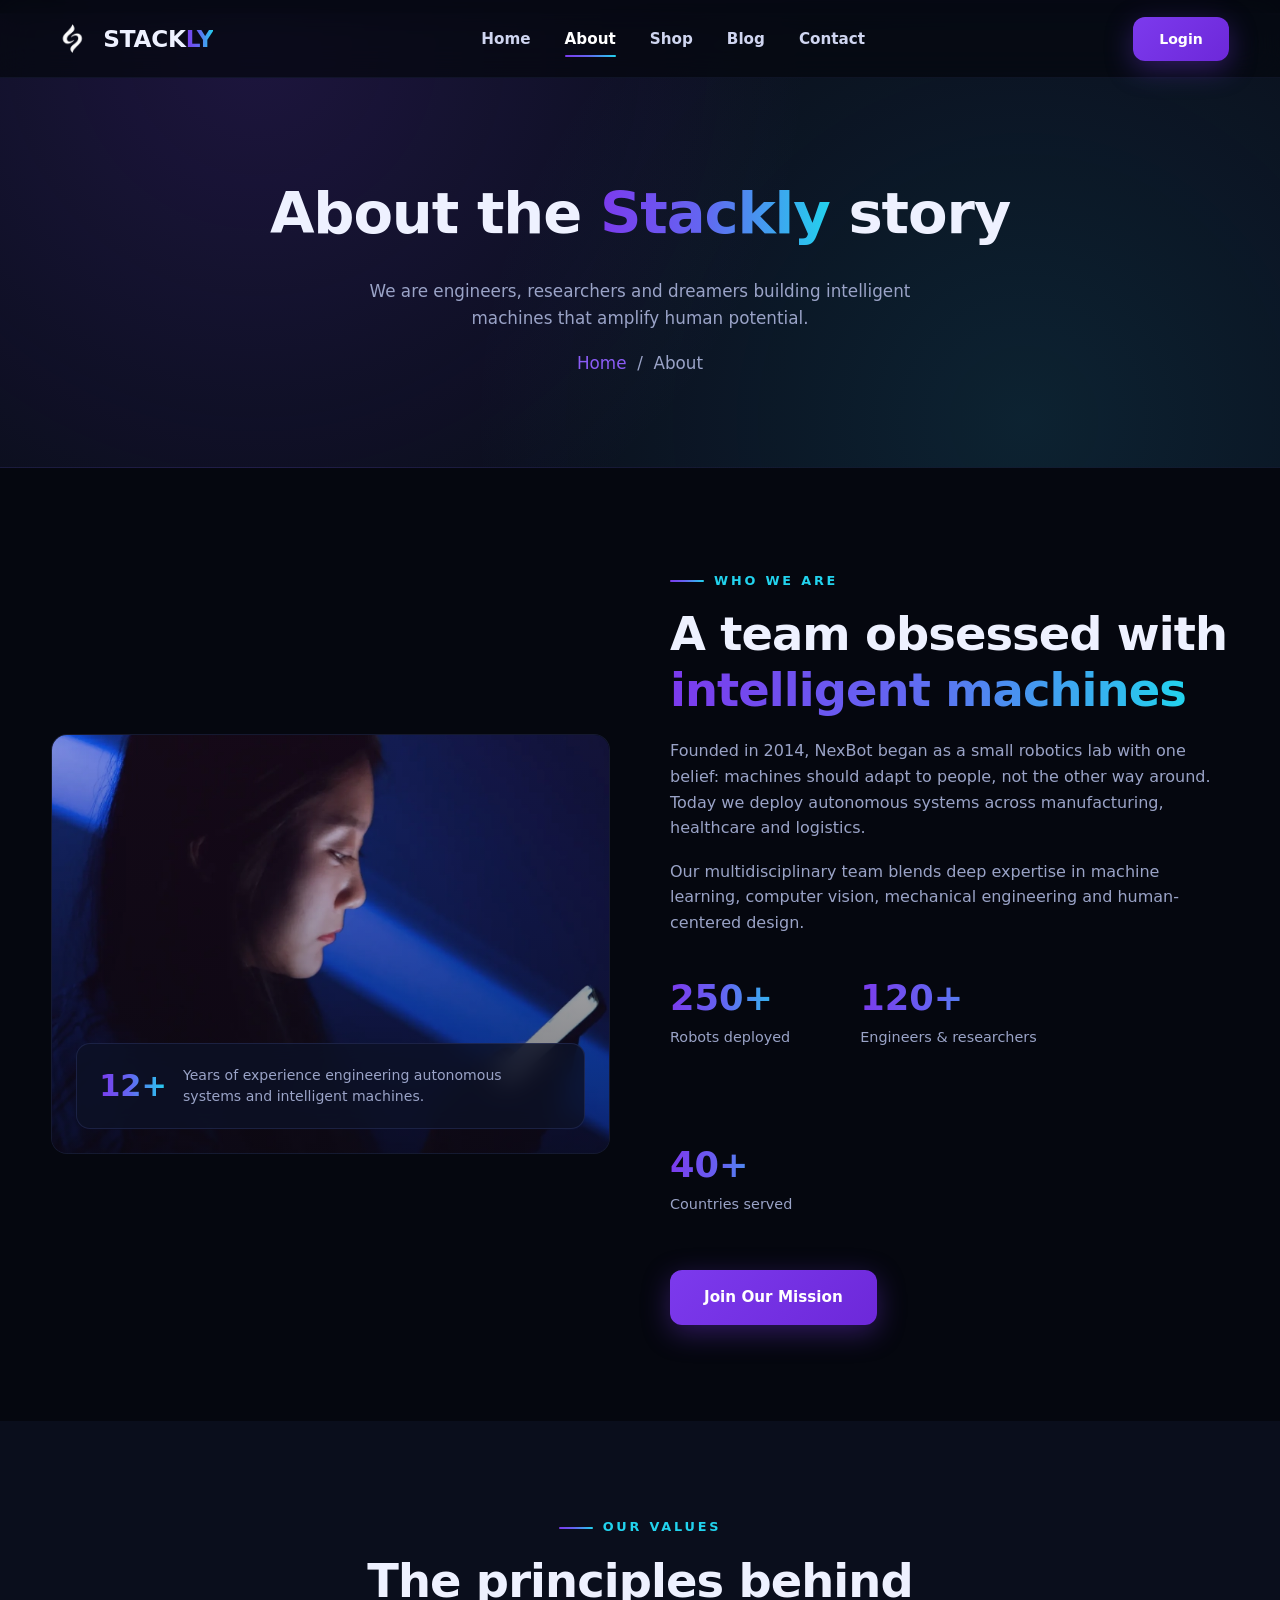
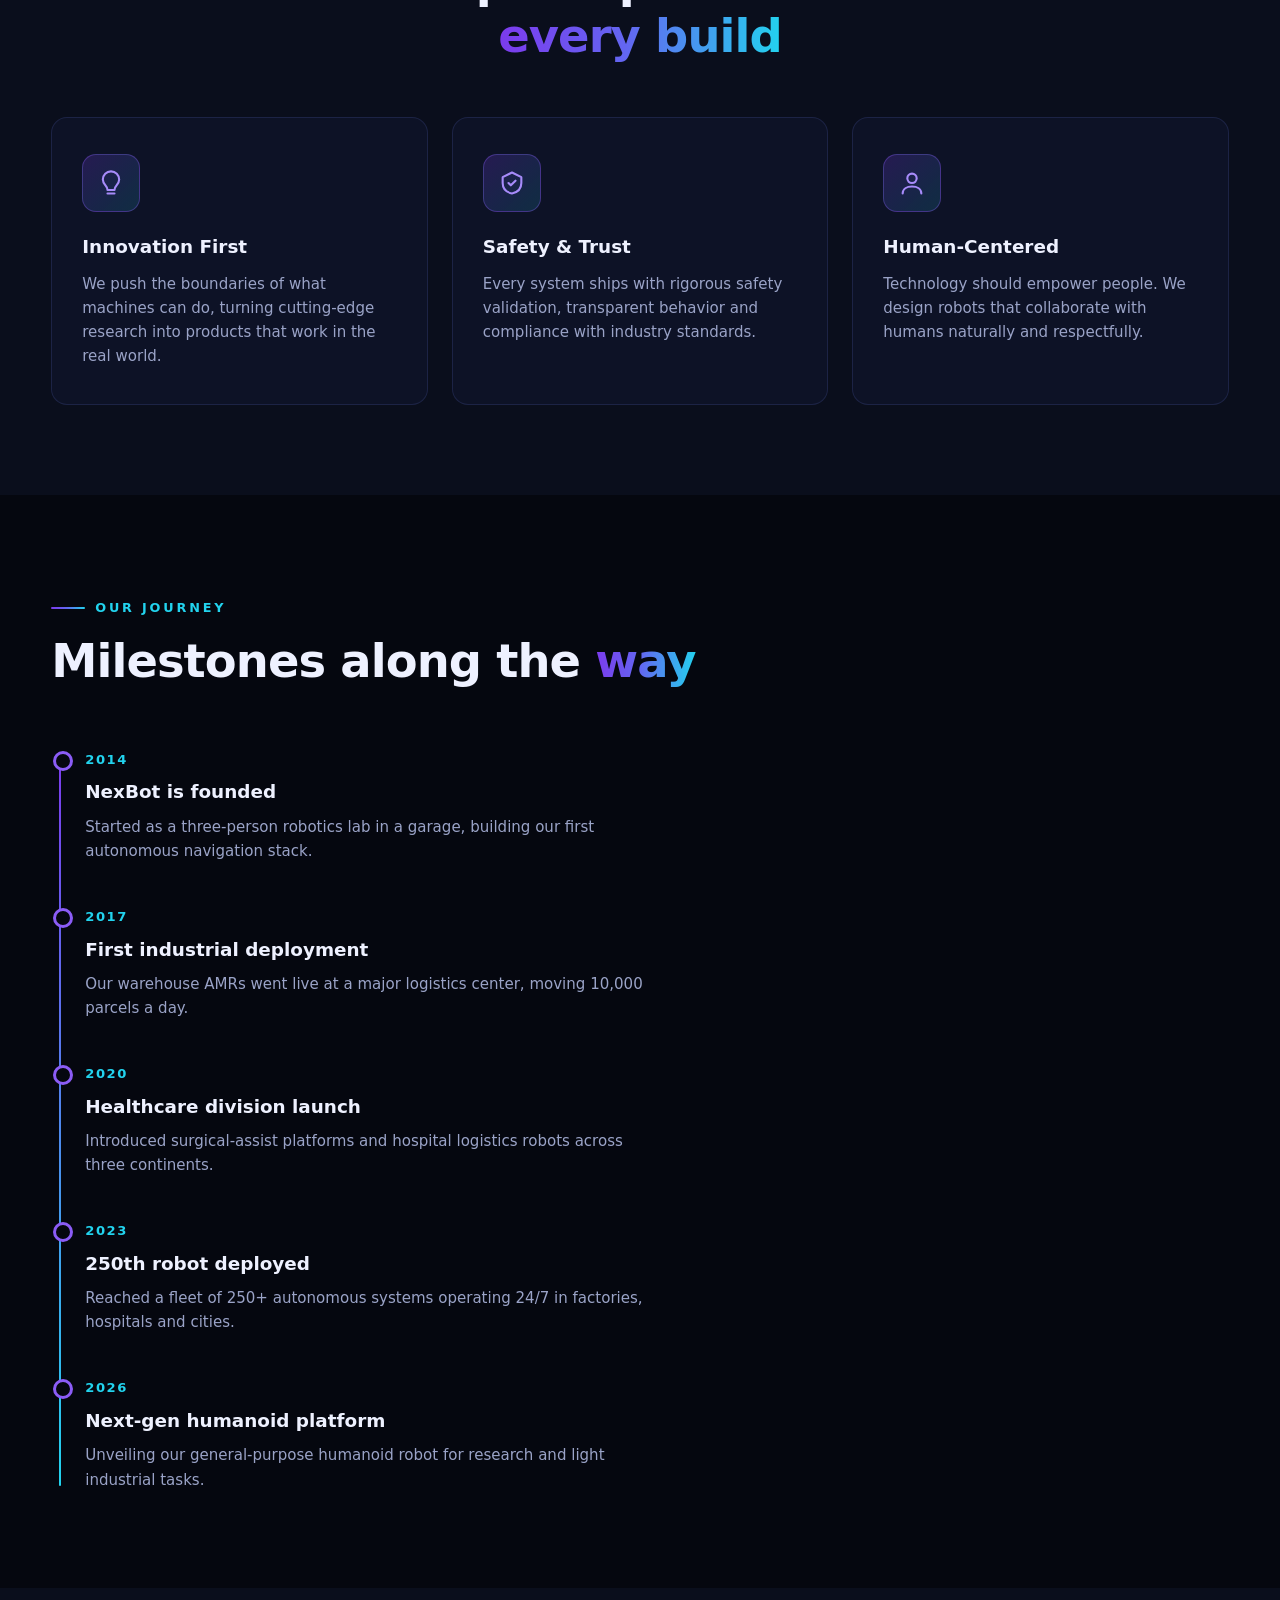
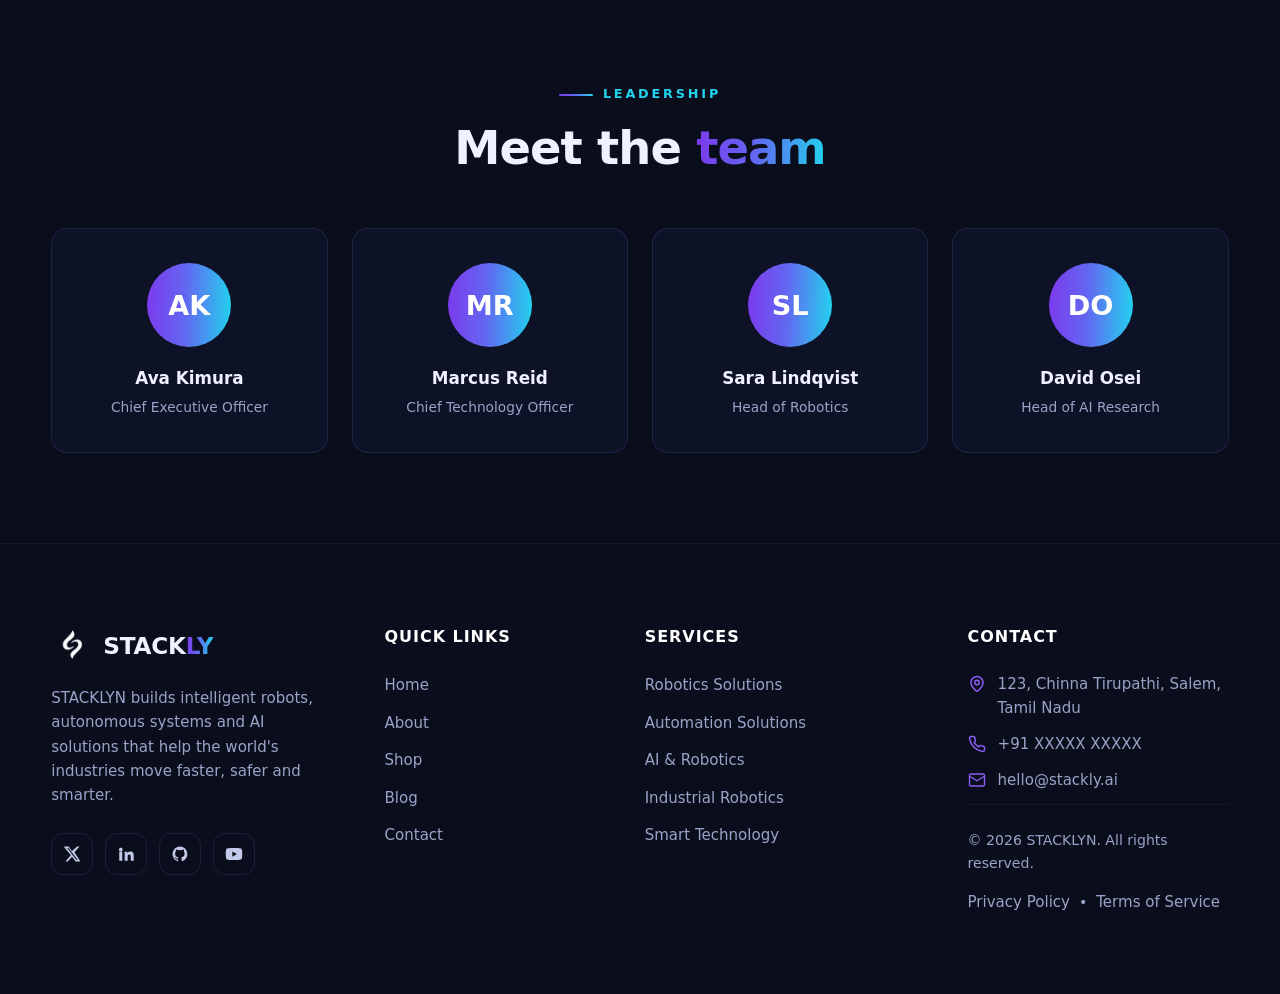
==== about.html @ 8c370402 "Add files via upload" ====
<!DOCTYPE html>
<html lang="en">
<head>
<meta charset="UTF-8">
<meta name="viewport" content="width=device-width, initial-scale=1.0">
<title>About — NexBot</title>
<meta name="description" content="About — NexBot AI &amp; Robotics Technology.">
<link rel="stylesheet" href="style.css">
</head>
<body>
<header class="site-header">
  <div class="container header-inner">
    <a href="index.html" class="logo" aria-label="STACKLYN home">
      <img src="logoo%20-%20Copy.webp" alt="">
      <span class="logo-text">STACK<span>LY</span></span>
    </a>
    <nav class="main-nav" aria-label="Primary">
      <a href="index.html">Home</a>
      <a href="about.html" class="active">About</a>
      <a href="shop.html">Shop</a>
      <a href="blog.html">Blog</a>
      <a href="contact.html">Contact</a>
    </nav>
    <div class="header-actions">
      <a href="log.html" class="btn btn-primary btn-sm">Login</a>
      <button class="menu-toggle" id="menuToggle" aria-label="Toggle menu" aria-expanded="false">
        <svg class="icon-open" viewBox="0 0 24 24" fill="none" stroke-width="2.4" stroke-linecap="round"><path d="M4 7h16M4 12h16M4 17h16"/></svg>
        <svg class="icon-close" viewBox="0 0 24 24" fill="none" stroke-width="2.4" stroke-linecap="round"><path d="M6 6l12 12M18 6L6 18"/></svg>
      </button>
    </div>
  </div>
</header>
<nav class="mobile-nav" id="mobileNav" aria-label="Mobile">
  <a href="index.html">Home</a>
      <a href="about.html" class="active">About</a>
      <a href="shop.html">Shop</a>
      <a href="blog.html">Blog</a>
      <a href="contact.html">Contact</a>
  <a href="log.html" class="btn btn-primary">Login</a>
</nav>
<section class="page-hero">
  <div class="container reveal visible">
    <h1>About the <span class="grad-text">Stackly</span> story</h1>
    <p>We are engineers, researchers and dreamers building intelligent machines that amplify human potential.</p>
    <p class="breadcrumb"><a href="index.html">Home</a> &nbsp;/&nbsp; About</p>
  </div>
</section>
<section>
  <div class="container about-wrap">
    <div class="about-media reveal">
      <img src="img16.webp" alt="Engineers collaborating at a computer" loading="lazy">
      <div class="badge-float">
        <span class="num">12+</span>
        <p>Years of experience engineering autonomous systems and intelligent machines.</p>
      </div>
    </div>
    <div class="about-copy reveal d1">
      <span class="eyebrow">Who We Are</span>
      <h2 class="section-title">A team obsessed with <span class="grad-text">intelligent machines</span></h2>
      <p>Founded in 2014, NexBot began as a small robotics lab with one belief: machines should adapt to people, not the other way around. Today we deploy autonomous systems across manufacturing, healthcare and logistics.</p>
      <p>Our multidisciplinary team blends deep expertise in machine learning, computer vision, mechanical engineering and human-centered design.</p>
      <div class="hero-stats" style="margin-top:34px">
        <div class="stat"><h3>250+</h3><p>Robots deployed</p></div>
        <div class="stat"><h3>120+</h3><p>Engineers &amp; researchers</p></div>
        <div class="stat"><h3>40+</h3><p>Countries served</p></div>
      </div>
      <a href="404.html" class="btn btn-primary" style="margin-top:36px">Join Our Mission</a>
    </div>
  </div>
</section>

<section class="choose" style="padding:90px 0">
  <div class="container">
    <div class="reveal" style="text-align:center;max-width:680px;margin:0 auto">
      <span class="eyebrow" style="justify-content:center">Our Values</span>
      <h2 class="section-title">The principles behind <span class="grad-text">every build</span></h2>
    </div>
    <div class="values-grid">
      <div class="value-card reveal">
        <div class="feature-icon"><svg viewBox="0 0 24 24" fill="none" stroke-width="1.8" stroke-linecap="round" stroke-linejoin="round"><path d="M12 2a7 7 0 0 1 7 7c0 2.4-1.2 4.2-2.6 5.6-.9.9-1.4 2-1.4 3.4H9c0-1.4-.5-2.5-1.4-3.4C6.2 13.2 5 11.4 5 9a7 7 0 0 1 7-7Z"/><path d="M9 21h6"/></svg></div>
        <h3>Innovation First</h3>
        <p>We push the boundaries of what machines can do, turning cutting-edge research into products that work in the real world.</p>
      </div>
      <div class="value-card reveal d1">
        <div class="feature-icon"><svg viewBox="0 0 24 24" fill="none" stroke-width="1.8" stroke-linecap="round" stroke-linejoin="round"><path d="M12 3l8 4v5c0 5-3.5 8-8 9-4.5-1-8-4-8-9V7l8-4Z"/><path d="m9 12 2 2 4-4"/></svg></div>
        <h3>Safety &amp; Trust</h3>
        <p>Every system ships with rigorous safety validation, transparent behavior and compliance with industry standards.</p>
      </div>
      <div class="value-card reveal d2">
        <div class="feature-icon"><svg viewBox="0 0 24 24" fill="none" stroke-width="1.8" stroke-linecap="round" stroke-linejoin="round"><circle cx="12" cy="8" r="4"/><path d="M4 21c0-4 3.6-6 8-6s8 2 8 6"/></svg></div>
        <h3>Human-Centered</h3>
        <p>Technology should empower people. We design robots that collaborate with humans naturally and respectfully.</p>
      </div>
    </div>
  </div>
</section>

<section>
  <div class="container">
    <div class="reveal">
      <span class="eyebrow">Our Journey</span>
      <h2 class="section-title">Milestones along the <span class="grad-text">way</span></h2>
    </div>
    <div class="timeline reveal d1">
      <div class="timeline-item"><span class="year">2014</span><h3>NexBot is founded</h3><p>Started as a three-person robotics lab in a garage, building our first autonomous navigation stack.</p></div>
      <div class="timeline-item"><span class="year">2017</span><h3>First industrial deployment</h3><p>Our warehouse AMRs went live at a major logistics center, moving 10,000 parcels a day.</p></div>
      <div class="timeline-item"><span class="year">2020</span><h3>Healthcare division launch</h3><p>Introduced surgical-assist platforms and hospital logistics robots across three continents.</p></div>
      <div class="timeline-item"><span class="year">2023</span><h3>250th robot deployed</h3><p>Reached a fleet of 250+ autonomous systems operating 24/7 in factories, hospitals and cities.</p></div>
      <div class="timeline-item"><span class="year">2026</span><h3>Next-gen humanoid platform</h3><p>Unveiling our general-purpose humanoid robot for research and light industrial tasks.</p></div>
    </div>
  </div>
</section>

<section class="blog" style="padding:90px 0">
  <div class="container">
    <div class="reveal" style="text-align:center;max-width:680px;margin:0 auto">
      <span class="eyebrow" style="justify-content:center">Leadership</span>
      <h2 class="section-title">Meet the <span class="grad-text">team</span></h2>
    </div>
    <div class="team-grid">
      <div class="team-card reveal"><span class="avatar">AK</span><h3>Ava Kimura</h3><p>Chief Executive Officer</p></div>
      <div class="team-card reveal d1"><span class="avatar">MR</span><h3>Marcus Reid</h3><p>Chief Technology Officer</p></div>
      <div class="team-card reveal d2"><span class="avatar">SL</span><h3>Sara Lindqvist</h3><p>Head of Robotics</p></div>
      <div class="team-card reveal d3"><span class="avatar">DO</span><h3>David Osei</h3><p>Head of AI Research</p></div>
    </div>
  </div>
</section>


<footer class="site-footer">
  <div class="container">
    <div class="footer-grid">
      <div class="footer-brand">
        <a href="index.html" class="logo" aria-label="STACKLYN home">
          <img src="logoo%20-%20Copy.webp" alt="">
          <span class="logo-text">STACK<span>LY</span></span>
        </a>
        <p>STACKLYN builds intelligent robots, autonomous systems and AI solutions that help the world's industries move faster, safer and smarter.</p>
        <div class="footer-social">
          <a href="404.html" aria-label="X / Twitter"><svg viewBox="0 0 24 24"><path d="M18.9 2H22l-6.8 7.8L23.2 22h-6.3l-4.9-6.4L6.4 22H3.2l7.3-8.3L1 2h6.5l4.4 5.9L18.9 2Zm-1.1 18h1.7L7.4 3.9H5.6L17.8 20Z"/></svg></a>
          <a href="404.html" aria-label="LinkedIn"><svg viewBox="0 0 24 24"><path d="M4.98 3.5A2.5 2.5 0 1 1 5 8.5a2.5 2.5 0 0 1 0-5ZM3 9h4v12H3V9Zm7 0h3.8v1.7h.1c.5-1 1.8-2 3.7-2 4 0 4.7 2.6 4.7 6V21h-4v-5.5c0-1.3 0-3-1.9-3s-2.2 1.4-2.2 2.9V21h-4V9Z"/></svg></a>
          <a href="404.html" aria-label="GitHub"><svg viewBox="0 0 24 24"><path d="M12 2A10 10 0 0 0 8.8 21.5c.5.1.7-.2.7-.5v-1.7c-2.8.6-3.4-1.3-3.4-1.3-.5-1.2-1.1-1.5-1.1-1.5-.9-.6.1-.6.1-.6 1 .1 1.5 1 1.5 1 .9 1.5 2.3 1.1 2.9.8.1-.6.3-1.1.6-1.3-2.2-.3-4.6-1.1-4.6-5 0-1.1.4-2 1-2.7-.1-.2-.4-1.2.1-2.6 0 0 .8-.3 2.7 1a9.4 9.4 0 0 1 5 0c1.9-1.3 2.7-1 2.7-1 .5 1.4.2 2.4.1 2.6.6.7 1 1.6 1 2.7 0 3.9-2.4 4.7-4.6 5 .4.3.7.9.7 1.9V21c0 .3.2.6.7.5A10 10 0 0 0 12 2Z"/></svg></a>
          <a href="404.html" aria-label="YouTube"><svg viewBox="0 0 24 24"><path d="M23 12s0-3.9-.5-5.6c-.3-1-1-1.7-2-2C18.8 4 12 4 12 4s-6.8 0-8.5.4c-1 .3-1.7 1-2 2C1 8.1 1 12 1 12s0 3.9.5 5.6c.3 1 1 1.7 2 2 1.7.4 8.5.4 8.5.4s6.8 0 8.5-.4c1-.3 1.7-1 2-2 .5-1.7.5-5.6.5-5.6ZM9.8 15.5v-7l6 3.5-6 3.5Z"/></svg></a>
        </div>
      </div>
      <div class="footer-col">
        <h4>Quick Links</h4>
        <ul>
          <li><a href="index.html">Home</a></li>
          <li><a href="about.html">About</a></li>
          <li><a href="shop.html">Shop</a></li>
          <li><a href="blog.html">Blog</a></li>
          <li><a href="contact.html">Contact</a></li>
        </ul>
      </div>
      <div class="footer-col">
        <h4>Services</h4>
        <ul>
          <li><a href="404.html">Robotics Solutions</a></li>
          <li><a href="404.html">Automation Solutions</a></li>
          <li><a href="404.html">AI &amp; Robotics</a></li>
          <li><a href="404.html">Industrial Robotics</a></li>
          <li><a href="404.html">Smart Technology</a></li>
        </ul>
      </div>
      <div class="footer-col">
        <h4>Contact</h4>
        <ul class="footer-contact">
          <li><svg viewBox="0 0 24 24" fill="none" stroke-width="2" stroke-linecap="round" stroke-linejoin="round"><path d="M20 10c0 6-8 12-8 12S4 16 4 10a8 8 0 1 1 16 0Z"/><circle cx="12" cy="10" r="3"/></svg>123, Chinna Tirupathi, Salem, Tamil Nadu</li>
          <li><svg viewBox="0 0 24 24" fill="none" stroke-width="2" stroke-linecap="round" stroke-linejoin="round"><path d="M22 16.9v3a2 2 0 0 1-2.2 2 19.8 19.8 0 0 1-8.6-3.1 19.5 19.5 0 0 1-6-6A19.8 19.8 0 0 1 2.1 4.2 2 2 0 0 1 4.1 2h3a2 2 0 0 1 2 1.7c.1 1 .4 2 .7 2.8a2 2 0 0 1-.4 2.1L8.1 9.9a16 16 0 0 0 6 6l1.3-1.3a2 2 0 0 1 2.1-.4c.9.3 1.9.5 2.8.7a2 2 0 0 1 1.7 2Z"/></svg>+91 XXXXX XXXXX</li>
       
<li class="email-contact">
  <svg viewBox="0 0 24 24"
       fill="none"
       stroke="currentColor"
       stroke-width="1.8"
       stroke-linecap="round"
       stroke-linejoin="round"
       width="20"
       height="20"
       aria-hidden="true">
    <rect x="2" y="4" width="20" height="16" rx="2"></rect>
    <path d="m22 7-10 6L2 7"></path>
  </svg>

  <a href="mailto:hello@stackly.ai">
    hello@stackly.ai
  </a>
</li>

    <div class="footer-bottom">
      <span>&copy; 2026 STACKLYN. All rights reserved.</span>
      <span><a href="404.html">Privacy Policy</a> &nbsp;&bull;&nbsp; <a href="404.html">Terms of Service</a></span>
    </div>
  </div>
</footer>
<button class="to-top" id="toTop" aria-label="Back to top">
  <svg viewBox="0 0 24 24" fill="none" stroke-linecap="round" stroke-linejoin="round"><path d="M12 19V5M5 12l7-7 7 7"/></svg>
</button>

<script>
const menuToggle = document.getElementById('menuToggle');
const mobileNav  = document.getElementById('mobileNav');
menuToggle.addEventListener('click', () => {
  const open = mobileNav.classList.toggle('open');
  menuToggle.classList.toggle('open', open);
  menuToggle.setAttribute('aria-expanded', open);
  document.body.style.overflow = open ? 'hidden' : '';
});
mobileNav.querySelectorAll('a').forEach(a => a.addEventListener('click', () => {
  mobileNav.classList.remove('open');
  menuToggle.classList.remove('open');
  menuToggle.setAttribute('aria-expanded', 'false');
  document.body.style.overflow = '';
}));
const observer = new IntersectionObserver(entries => {
  entries.forEach(e => { if (e.isIntersecting) { e.target.classList.add('visible'); observer.unobserve(e.target); } });
}, { threshold: 0.12 });
document.querySelectorAll('.reveal').forEach(el => observer.observe(el));
const toTop = document.getElementById('toTop');
window.addEventListener('scroll', () => { toTop.classList.toggle('show', window.scrollY > 500); }, { passive: true });
toTop.addEventListener('click', () => window.scrollTo({ top: 0, behavior: 'smooth' }));
</script>
</body>
</html>
---- style.css ----
/* ============ DESIGN TOKENS ============ */
:root{
  --bg:#05070f;
  --bg-2:#0a0e1c;
  --surface:#0d1226;
  --surface-2:#101736;
  --border:rgba(120,140,255,.14);
  --text:#eef1ff;
  --muted:#9aa3c7;
  --purple:#7c3aed;
  --purple-2:#8b5cf6;
  --cyan:#22d3ee;
  --grad:linear-gradient(92deg,#7c3aed 0%,#6366f1 45%,#22d3ee 100%);
  --radius:16px;
  --header-h:78px;
  --font:'Segoe UI',system-ui,-apple-system,Roboto,'Helvetica Neue',Arial,sans-serif;
}
*{margin:0;padding:0;box-sizing:border-box}
html{scroll-behavior:smooth}
body{
  font-family:var(--font);
  background:var(--bg);
  color:var(--text);
  line-height:1.6;
  overflow-x:hidden;
}
img{max-width:100%;display:block}
a{text-decoration:none;color:inherit}
ul{list-style:none}
.container{width:min(1200px,92%);margin:0 auto}
section{padding:96px 0;position:relative}
.grad-text{background:var(--grad);-webkit-background-clip:text;background-clip:text;color:transparent}
.eyebrow{
  display:inline-flex;align-items:center;gap:10px;
  font-size:.8rem;letter-spacing:.22em;text-transform:uppercase;
  color:var(--cyan);font-weight:600;margin-bottom:16px;
}
.eyebrow::before{content:"";width:34px;height:2px;background:var(--grad);border-radius:2px}
h2.section-title{font-size:clamp(1.9rem,4vw,2.9rem);font-weight:800;line-height:1.2;letter-spacing:-.02em}
.section-lead{color:var(--muted);max-width:640px;margin-top:14px}

/* ============ BUTTONS ============ */
.btn{
  display:inline-flex;align-items:center;justify-content:center;gap:10px;
  padding:15px 34px;border-radius:12px;font-weight:700;font-size:.95rem;
  cursor:pointer;border:none;transition:transform .3s ease,box-shadow .3s ease,background .3s ease;
  white-space:nowrap;
}
.btn-primary{background:linear-gradient(135deg,#7c3aed,#6d28d9);color:#fff;box-shadow:0 8px 28px rgba(124,58,237,.35)}
.btn-primary:hover{transform:translateY(-3px);box-shadow:0 14px 38px rgba(124,58,237,.5)}
.btn-ghost{background:transparent;color:var(--text);border:1px solid rgba(139,92,246,.5)}
.btn-ghost:hover{background:rgba(139,92,246,.12);transform:translateY(-3px)}
.btn-sm{padding:11px 26px;font-size:.88rem}

/* ============ HEADER ============ */
.site-header{
  position:fixed;top:0;left:0;right:0;z-index:1000;height:var(--header-h);
  background:rgba(5,7,15,.72);backdrop-filter:blur(16px);-webkit-backdrop-filter:blur(16px);
  border-bottom:1px solid rgba(120,140,255,.08);
}
.header-inner{height:var(--header-h);display:flex;align-items:center;justify-content:space-between;gap:24px}
.logo{display:flex;align-items:center;gap:10px;flex-shrink:0}
.logo img{width:42px;height:42px;object-fit:contain;flex:0 0 auto}
.logo-text{font-size:1.45rem;font-weight:800;letter-spacing:-.01em}
.logo-text span{background:var(--grad);-webkit-background-clip:text;background-clip:text;color:transparent}
.main-nav{display:flex;align-items:center;gap:34px}
.main-nav a{position:relative;font-weight:600;font-size:.95rem;color:#cfd5f0;transition:color .25s;padding:6px 0}
.main-nav a::after{content:"";position:absolute;left:0;bottom:0;width:0;height:2px;background:var(--grad);border-radius:2px;transition:width .3s ease}
.main-nav a:hover,.main-nav a.active{color:#fff}
.main-nav a:hover::after,.main-nav a.active::after{width:100%}
.header-actions{display:flex;align-items:center;gap:14px}
.menu-toggle{
  display:none;background:none;border:none;cursor:pointer;width:44px;height:44px;
  align-items:center;justify-content:center;border-radius:10px;
  border:1px solid var(--border);
}
.menu-toggle svg{width:24px;height:24px;stroke:var(--text)}
.menu-toggle .icon-close{display:none}
.menu-toggle.open .icon-open{display:none}
.menu-toggle.open .icon-close{display:block}

/* ============ MOBILE NAV ============ */
.mobile-nav{
  position:fixed;top:var(--header-h);left:0;right:0;z-index:999;
  background:rgba(7,10,22,.98);backdrop-filter:blur(20px);
  border-bottom:1px solid var(--border);
  padding:20px 5% 32px;transform:translateY(-115%);
  transition:transform .45s cubic-bezier(.22,1,.36,1);
}
.mobile-nav.open{transform:translateY(0)}
.mobile-nav a{
  display:block;padding:15px 6px;font-size:1.05rem;font-weight:600;color:#cfd5f0;
  border-bottom:1px solid rgba(120,140,255,.08);transition:color .25s,padding-left .25s;
}
.mobile-nav a:hover{color:#fff;padding-left:14px}
.mobile-nav .btn{margin-top:22px;width:100%}

/* ============ HERO ============ */
.hero{
  min-height:100vh;display:flex;align-items:center;
  padding:calc(var(--header-h) + 60px) 0 100px;
  background:linear-gradient(90deg,rgba(5,7,15,.96) 0%,rgba(5,7,15,.82) 42%,rgba(5,7,15,.25) 100%);
}
.hero h1{font-size:clamp(2.6rem,6.2vw,4.6rem);font-weight:800;line-height:1.12;letter-spacing:-.03em;max-width:15ch}
.hero p{color:#c3c9e8;max-width:520px;margin:26px 0 38px;font-size:1.08rem}
.hero-cta{display:flex;gap:16px;flex-wrap:wrap}
.hero-stats{display:flex;gap:clamp(28px,6vw,70px);margin-top:64px;flex-wrap:wrap}
.hero-stats .stat h3{font-size:clamp(1.6rem,3vw,2.2rem);font-weight:800;background:var(--grad);-webkit-background-clip:text;background-clip:text;color:transparent}
.hero-stats .stat p{color:var(--muted);font-size:.9rem}

/* ============ TRUSTED BY ============ */
.trusted{padding:54px 0;border-top:1px solid rgba(120,140,255,.07);border-bottom:1px solid rgba(120,140,255,.07);background:var(--bg-2)}
.trusted-row{display:flex;align-items:center;justify-content:space-between;gap:28px;flex-wrap:wrap}
.trusted-label{font-weight:700;color:#c8cdea;font-size:.95rem;letter-spacing:.04em}
.trusted-logos{display:flex;gap:clamp(22px,4vw,54px);flex-wrap:wrap;align-items:center}
.trusted-logos span{font-size:1.15rem;font-weight:700;color:#5b6390;display:flex;align-items:center;gap:8px;transition:color .3s}
.trusted-logos span:hover{color:#aab3e6}
.trusted-logos i{width:14px;height:14px;border-radius:4px;background:var(--grad);display:inline-block;opacity:.75}

/* ============ ABOUT ============ */
.about-wrap{display:grid;grid-template-columns:1fr 1fr;gap:60px;align-items:center}
.about-media{
  border-radius:var(--radius);overflow:hidden;position:relative;min-height:420px;
  background:linear-gradient(rgba(5,7,15,.35),rgba(5,7,15,.75));
  border:1px solid var(--border);
}
.about-media>img{position:absolute;inset:0;width:100%;height:100%;object-fit:cover}
.about-media::after{content:"";position:absolute;inset:0;background:linear-gradient(rgba(5,7,15,.12),rgba(5,7,15,.58));pointer-events:none}
.about-media .badge-float{
  position:absolute;z-index:1;bottom:24px;left:24px;right:24px;
  background:rgba(13,18,38,.82);backdrop-filter:blur(12px);
  border:1px solid var(--border);border-radius:14px;padding:18px 22px;
  display:flex;gap:16px;align-items:center;
}
.badge-float .num{font-size:1.9rem;font-weight:800;background:var(--grad);-webkit-background-clip:text;background-clip:text;color:transparent}
.badge-float p{color:var(--muted);font-size:.88rem;line-height:1.45}
.about-copy h2{margin-bottom:20px}
.about-copy p{color:var(--muted);margin-bottom:18px}
.about-list{display:grid;gap:14px;margin:26px 0 34px}
.about-list li{display:flex;gap:12px;align-items:flex-start;color:#cfd5f0;font-weight:500}
.about-list li svg{flex-shrink:0;width:22px;height:22px;margin-top:2px}

/* ============ WHY CHOOSE ============ */
.choose{background:var(--bg-2);overflow:hidden}
.choose-wrap{display:grid;grid-template-columns:1.1fr .9fr;gap:70px;align-items:center}
.feature{display:flex;gap:22px;margin-top:34px}
.feature-icon{
  flex-shrink:0;width:58px;height:58px;border-radius:14px;
  background:linear-gradient(135deg,rgba(124,58,237,.22),rgba(34,211,238,.14));
  border:1px solid rgba(139,92,246,.35);
  display:flex;align-items:center;justify-content:center;
}
.feature-icon svg{width:28px;height:28px;stroke:#a78bfa}
.feature h3{font-size:1.15rem;font-weight:700;margin-bottom:6px}
.feature p{color:var(--muted);font-size:.95rem}
.choose-media{position:relative}
.choose-media img{border-radius:var(--radius);border:1px solid var(--border);width:100%;object-fit:cover;max-height:560px}
.choose-media::before{
  content:"";position:absolute;inset:-40px -40px auto auto;width:220px;height:220px;
  background:radial-gradient(circle,rgba(34,211,238,.25),transparent 70%);z-index:-1;
}

/* ============ SERVICES ============ */
.services-head{text-align:center;max-width:760px;margin:0 auto 60px}
.services-head .section-lead{margin-left:auto;margin-right:auto}
.service-row{
  display:grid;grid-template-columns:64px 1fr auto;gap:28px;align-items:center;
  padding:32px 28px;border:1px solid var(--border);border-radius:var(--radius);
  background:var(--surface);margin-bottom:20px;transition:transform .35s ease,border-color .35s ease,box-shadow .35s ease;
}
.service-row:hover{transform:translateY(-5px);border-color:rgba(139,92,246,.45);box-shadow:0 18px 44px rgba(0,0,0,.45)}
.service-icon{width:56px;height:56px;border-radius:14px;background:linear-gradient(135deg,rgba(124,58,237,.25),rgba(34,211,238,.12));border:1px solid rgba(139,92,246,.35);display:flex;align-items:center;justify-content:center}
.service-icon svg{width:28px;height:28px;stroke:#a78bfa}
.service-row h3{font-size:1.2rem;font-weight:700;margin-bottom:6px}
.service-row p{color:var(--muted);font-size:.94rem;max-width:560px}

/* ============ CASE STUDIES ============ */
.case{background:var(--bg-2)}
.case-head{display:flex;justify-content:space-between;align-items:flex-end;gap:40px;margin-bottom:54px;flex-wrap:wrap}
.case-grid{display:grid;grid-template-columns:repeat(3,1fr);gap:26px}
.case-card{
  position:relative;border-radius:var(--radius);overflow:hidden;height:400px;cursor:pointer;
  border:1px solid var(--border);
}
.case-card-no-image{background:linear-gradient(145deg,#151934,#211844 58%,#0d2331)}
.case-card-no-image:nth-child(2){background:linear-gradient(145deg,#10232e,#202044 58%,#25183d)}
.case-card img{width:100%;height:100%;object-fit:cover;transition:transform .7s cubic-bezier(.22,1,.36,1)}
.case-card:hover img{transform:scale(1.07)}
.case-card::after{content:"";position:absolute;inset:0;background:linear-gradient(180deg,transparent 35%,rgba(5,7,15,.92) 100%)}
.case-label{
  position:absolute;left:22px;bottom:22px;z-index:2;
  background:rgba(13,18,38,.85);backdrop-filter:blur(10px);
  border:1px solid var(--border);border-radius:12px;padding:14px 24px;
  font-weight:700;font-size:1.05rem;transition:background .3s;
}
.case-card:hover .case-label{background:rgba(124,58,237,.85)}

/* ============ TESTIMONIALS ============ */
.testi-grid{display:grid;grid-template-columns:1fr 1fr;gap:28px;margin-top:56px}
.testi-card{
  background:var(--surface);border:1px solid var(--border);border-radius:var(--radius);
  padding:40px 38px;position:relative;transition:transform .35s ease,border-color .35s;
}
.testi-card:hover{transform:translateY(-5px);border-color:rgba(139,92,246,.4)}
.testi-card .quote-mark{position:absolute;right:30px;bottom:24px;font-size:4.5rem;font-weight:800;line-height:1;background:var(--grad);-webkit-background-clip:text;background-clip:text;color:transparent;opacity:.85}
.stars{display:flex;gap:5px;margin-bottom:20px}
.stars svg{width:19px;height:19px;fill:#fbbf24}
.testi-card>p{color:#c3c9e8;font-size:1rem;margin-bottom:28px;max-width:92%}
.testi-author{display:flex;align-items:center;gap:15px}
.avatar{width:54px;height:54px;border-radius:50%;background:var(--grad);display:flex;align-items:center;justify-content:center;font-weight:800;font-size:1.15rem;color:#fff;flex-shrink:0}
.testi-author h4{font-size:1rem;font-weight:700}
.testi-author p{color:var(--muted);font-size:.85rem}

/* ============ BLOG ============ */
.blog{background:var(--bg-2)}
.blog-head{text-align:center;margin-bottom:56px}
.blog-grid{display:grid;grid-template-columns:repeat(3,1fr);gap:26px}
.blog-card{
  background:var(--surface);border:1px solid var(--border);border-radius:var(--radius);
  padding:34px 30px;transition:transform .35s ease,border-color .35s ease,box-shadow .35s ease;
  display:flex;flex-direction:column;
}
.blog-card:hover{transform:translateY(-6px);border-color:rgba(139,92,246,.45);box-shadow:0 20px 48px rgba(0,0,0,.45)}
.tag{display:inline-block;background:linear-gradient(135deg,rgba(34,211,238,.18),rgba(34,211,238,.08));border:1px solid rgba(34,211,238,.35);color:var(--cyan);font-size:.75rem;font-weight:700;letter-spacing:.08em;text-transform:uppercase;padding:5px 14px;border-radius:8px;width:fit-content;margin-bottom:18px}
.blog-meta{color:var(--muted);font-size:.85rem;margin-bottom:14px}
.blog-card h3{font-size:1.2rem;font-weight:700;line-height:1.4;margin-bottom:12px}
.blog-card>p{color:var(--muted);font-size:.93rem;margin-bottom:26px;flex:1}

/* ============ FAQ ============ */
.faq-wrap{display:grid;grid-template-columns:1fr 1fr;gap:64px;align-items:start}
.faq-media{position:sticky;top:calc(var(--header-h) + 30px)}
.faq-media img{border-radius:var(--radius);border:1px solid var(--border);width:100%;object-fit:cover;max-height:520px}
.faq-item{border-bottom:1px solid var(--border)}
.faq-q{
  width:100%;background:none;border:none;color:var(--text);cursor:pointer;
  display:flex;justify-content:space-between;align-items:center;gap:18px;
  padding:24px 4px;font-size:1.05rem;font-weight:700;text-align:left;font-family:var(--font);
  transition:color .25s;
}
.faq-q:hover{color:var(--purple-2)}
.faq-q .faq-icon{flex-shrink:0;width:30px;height:30px;border-radius:50%;border:1px solid rgba(139,92,246,.5);display:flex;align-items:center;justify-content:center;position:relative;transition:transform .4s ease,background .3s}
.faq-q .faq-icon::before,.faq-q .faq-icon::after{content:"";position:absolute;background:var(--text);border-radius:2px}
.faq-q .faq-icon::before{width:12px;height:2px}
.faq-q .faq-icon::after{width:2px;height:12px;transition:opacity .3s}
.faq-item.open .faq-icon{transform:rotate(180deg);background:rgba(139,92,246,.2)}
.faq-item.open .faq-icon::after{opacity:0}
.faq-item.open .faq-q{color:var(--cyan)}
.faq-a{max-height:0;overflow:hidden;transition:max-height .45s cubic-bezier(.22,1,.36,1)}
.faq-a p{color:var(--muted);padding:0 4px 26px;font-size:.96rem}

/* ============ CTA ============ */
.cta-band{
  background:linear-gradient(120deg,rgba(124,58,237,.16),rgba(34,211,238,.08)),var(--surface);
  border:1px solid var(--border);border-radius:24px;
  padding:clamp(44px,7vw,80px);text-align:center;
}
.cta-band h2{font-size:clamp(1.8rem,3.6vw,2.7rem);font-weight:800;margin-bottom:16px}
.cta-band p{color:var(--muted);max-width:560px;margin:0 auto 34px}

/* ============ FOOTER ============ */
.site-footer{background:var(--bg-2);border-top:1px solid rgba(120,140,255,.08);padding:80px 0 0;margin-top:0}
.footer-grid{display:grid;grid-template-columns:1.35fr 1fr 1.3fr 1.25fr;gap:clamp(24px,4vw,56px);padding-bottom:56px}
.footer-brand p{color:var(--muted);font-size:.94rem;margin:20px 0 26px;max-width:340px}
.footer-social{display:flex;gap:12px}
.footer-social a{
  width:42px;height:42px;border-radius:12px;border:1px solid var(--border);
  display:flex;align-items:center;justify-content:center;transition:background .3s,transform .3s,border-color .3s;
}
.footer-social a:hover{background:rgba(139,92,246,.15);border-color:rgba(139,92,246,.5);transform:translateY(-3px)}
.footer-social svg{width:18px;height:18px;fill:#c3c9e8}
.footer-col h4{font-size:1rem;font-weight:700;letter-spacing:.06em;text-transform:uppercase;margin-bottom:22px;color:#fff}
.footer-col ul{display:grid;gap:12px}
.footer-col ul a{color:var(--muted);font-size:.94rem;transition:color .25s,padding-left .25s}
.footer-col ul a:hover{color:var(--cyan);padding-left:6px}
.footer-contact li{display:flex;gap:12px;color:var(--muted);font-size:.94rem;align-items:flex-start;min-width:0;overflow-wrap:anywhere}
.footer-contact svg{flex-shrink:0;width:18px;height:18px;stroke:#8b5cf6;margin-top:3px}
.footer-bottom{border-top:1px solid rgba(120,140,255,.08);padding:24px 0;display:flex;justify-content:space-between;gap:16px;flex-wrap:wrap;color:var(--muted);font-size:.88rem}
.footer-bottom a{color:#c3c9e8}
.footer-bottom a:hover{color:var(--cyan)}

/* ============ BACK TO TOP ============ */
.to-top{
  position:fixed;right:26px;bottom:26px;z-index:900;width:50px;height:50px;border-radius:50%;
  background:linear-gradient(135deg,#22d3ee,#0ea5e9);border:none;cursor:pointer;
  display:flex;align-items:center;justify-content:center;box-shadow:0 8px 24px rgba(34,211,238,.35);
  opacity:0;pointer-events:none;transform:translateY(16px);transition:opacity .35s,transform .35s;
}
.to-top.show{opacity:1;pointer-events:auto;transform:translateY(0)}
.to-top svg{width:22px;height:22px;stroke:#04121a;stroke-width:3}

/* ============ SCROLL REVEAL ============ */
.reveal{opacity:0;transform:translateY(36px);transition:opacity .8s cubic-bezier(.22,1,.36,1),transform .8s cubic-bezier(.22,1,.36,1)}
.reveal.visible{opacity:1;transform:translateY(0)}
.reveal.d1{transition-delay:.12s}.reveal.d2{transition-delay:.24s}.reveal.d3{transition-delay:.36s}

/* ============ RESPONSIVE ============ */
@media(max-width:1024px){
  .about-wrap,.choose-wrap,.faq-wrap{grid-template-columns:1fr;gap:44px}
  .faq-media{position:static;order:-1}
  .faq-media img{max-height:380px}
  .case-grid,.blog-grid{grid-template-columns:1fr 1fr}
  .footer-grid{grid-template-columns:1fr 1fr}
}
@media(max-width:860px){
  .main-nav{display:none}
  .menu-toggle{display:flex}
  section{padding:72px 0}
  .hero{padding-top:calc(var(--header-h) + 44px)}
  .testi-grid{grid-template-columns:1fr}
  .service-row{grid-template-columns:56px 1fr;gap:18px}
  .service-row .btn{grid-column:1/-1;justify-self:start}
  .case-head{flex-direction:column;align-items:flex-start;gap:14px}
}
@media(max-width:640px){
  :root{--header-h:68px}
  .case-grid,.blog-grid{grid-template-columns:1fr}
  .case-card{height:320px}
  .footer-grid{grid-template-columns:1fr;gap:40px}
  .footer-bottom{justify-content:center;text-align:center}
  .btn{padding:14px 28px}
  .header-actions .btn{padding:10px 20px;font-size:.85rem}
  .trusted-row{flex-direction:column;align-items:flex-start}
  .hero-stats{gap:24px}
  .about-media{min-height:340px}
}
@media(max-width:400px){
  .logo-text{font-size:1.2rem}
  .logo img{width:34px;height:34px}
  .header-actions .btn{display:none} /* login lives inside mobile menu too */
}

/* ============ SUBPAGE SHARED ============ */
.page-hero{
  padding:calc(var(--header-h) + 90px) 0 90px;text-align:center;
  background:
    radial-gradient(circle at 20% 10%,rgba(124,58,237,.16),transparent 50%),
    radial-gradient(circle at 80% 90%,rgba(34,211,238,.10),transparent 50%),
    var(--bg-2);
  border-bottom:1px solid rgba(120,140,255,.07);
}
.page-hero h1{font-size:clamp(2.3rem,5vw,3.6rem);font-weight:800;letter-spacing:-.02em}
.page-hero p{color:var(--muted);max-width:600px;margin:18px auto 0;font-size:1.05rem}
.breadcrumb{margin-top:22px;font-size:.88rem;color:var(--muted)}
.breadcrumb a{color:#8b5cf6}
.breadcrumb a:hover{color:#22d3ee}

/* Team */
.team-grid{display:grid;grid-template-columns:repeat(4,1fr);gap:24px;margin-top:52px}
.team-card{background:var(--surface);border:1px solid var(--border);border-radius:var(--radius);padding:34px 24px;text-align:center;transition:transform .35s ease,border-color .35s}
.team-card:hover{transform:translateY(-6px);border-color:rgba(139,92,246,.45)}
.team-card .avatar{width:84px;height:84px;font-size:1.7rem;margin:0 auto 18px}
.team-card h3{font-size:1.05rem;font-weight:700}
.team-card p{color:var(--muted);font-size:.86rem;margin-top:4px}

/* Values */
.values-grid{display:grid;grid-template-columns:repeat(3,1fr);gap:24px;margin-top:52px}
.value-card{background:var(--surface);border:1px solid var(--border);border-radius:var(--radius);padding:36px 30px;transition:transform .35s ease,border-color .35s}
.value-card:hover{transform:translateY(-6px);border-color:rgba(139,92,246,.45)}
.value-card .feature-icon{margin-bottom:20px}
.value-card h3{font-size:1.15rem;margin-bottom:10px}
.value-card p{color:var(--muted);font-size:.94rem}

/* Timeline */
.timeline{position:relative;margin-top:56px;padding-left:34px;max-width:720px}
.timeline::before{content:"";position:absolute;left:8px;top:6px;bottom:6px;width:2px;background:linear-gradient(#7c3aed,#22d3ee);border-radius:2px}
.timeline-item{position:relative;padding-bottom:40px}
.timeline-item:last-child{padding-bottom:0}
.timeline-item::before{content:"";position:absolute;left:-32px;top:5px;width:14px;height:14px;border-radius:50%;background:var(--bg);border:3px solid #8b5cf6}
.timeline-item .year{font-size:.82rem;font-weight:700;letter-spacing:.12em;color:var(--cyan);text-transform:uppercase}
.timeline-item h3{font-size:1.15rem;margin:6px 0 8px}
.timeline-item p{color:var(--muted);font-size:.94rem;max-width:560px}

/* Shop */
.shop-toolbar{display:flex;justify-content:space-between;align-items:center;gap:20px;margin-bottom:44px;flex-wrap:wrap}
.filter-pills{display:flex;gap:10px;flex-wrap:wrap}
.pill{padding:9px 22px;border-radius:999px;border:1px solid var(--border);background:var(--surface);color:var(--muted);font-size:.86rem;font-weight:600;cursor:pointer;font-family:var(--font);transition:all .3s}
.pill:hover,.pill.active{background:linear-gradient(135deg,#7c3aed,#6d28d9);color:#fff;border-color:transparent}
.shop-grid{display:grid;grid-template-columns:repeat(4,1fr);gap:24px}
.product-card{background:var(--surface);border:1px solid var(--border);border-radius:var(--radius);overflow:hidden;transition:transform .35s ease,border-color .35s,box-shadow .35s;display:flex;flex-direction:column}
.product-card:hover{transform:translateY(-6px);border-color:rgba(139,92,246,.45);box-shadow:0 20px 48px rgba(0,0,0,.45)}
.product-media{height:200px;display:flex;align-items:center;justify-content:center;background:linear-gradient(135deg,rgba(124,58,237,.16),rgba(34,211,238,.07));position:relative}
.product-media svg{width:88px;height:88px;stroke:#a78bfa;stroke-width:1.4}
.product-badge{position:absolute;top:14px;left:14px;background:linear-gradient(135deg,#7c3aed,#6d28d9);color:#fff;font-size:.72rem;font-weight:700;letter-spacing:.06em;text-transform:uppercase;padding:5px 12px;border-radius:8px}
.product-body{padding:22px;display:flex;flex-direction:column;flex:1}
.product-body h3{font-size:1.02rem;font-weight:700;margin-bottom:6px}
.product-body p{color:var(--muted);font-size:.86rem;flex:1}
.product-foot{display:flex;justify-content:space-between;align-items:center;margin-top:18px;gap:10px}
.price{font-size:1.15rem;font-weight:800;background:var(--grad);-webkit-background-clip:text;background-clip:text;color:transparent}
.price s{color:var(--muted);font-size:.85rem;font-weight:500;margin-right:8px;-webkit-text-fill-color:var(--muted)}
.cart-btn{padding:10px 18px;font-size:.82rem}

/* Blog page */
.blog-featured{display:grid;grid-template-columns:1.15fr 1fr;gap:44px;align-items:center;background:var(--surface);border:1px solid var(--border);border-radius:22px;overflow:hidden;margin-bottom:60px}
.blog-featured .feat-media{min-height:380px;background:linear-gradient(135deg,rgba(124,58,237,.35),rgba(34,211,238,.18))}
.blog-featured .feat-body{padding:44px}
.blog-featured h2{font-size:clamp(1.5rem,3vw,2.1rem);font-weight:800;margin:14px 0 14px;line-height:1.3}
.blog-featured p{color:var(--muted)}
.article-row{display:grid;grid-template-columns:repeat(3,1fr);gap:24px}
.article-card{background:var(--surface);border:1px solid var(--border);border-radius:var(--radius);overflow:hidden;transition:transform .35s,border-color .35s}
.article-card:hover{transform:translateY(-6px);border-color:rgba(139,92,246,.45)}
.article-thumb{height:190px;background:linear-gradient(135deg,rgba(124,58,237,.3),rgba(34,211,238,.14));display:flex;align-items:center;justify-content:center}
.article-thumb svg{width:64px;height:64px;stroke:#a78bfa;stroke-width:1.4}
.article-thumb img{width:100%;height:100%;object-fit:cover}
.article-body{padding:26px}
.article-body h3{font-size:1.05rem;font-weight:700;margin:12px 0 10px;line-height:1.4}
.article-body p{color:var(--muted);font-size:.89rem;margin-bottom:18px}

/* Contact */
.contact-wrap{display:grid;grid-template-columns:.9fr 1.1fr;gap:44px;align-items:start}
.contact-info-card{background:var(--surface);border:1px solid var(--border);border-radius:var(--radius);padding:38px}
.contact-info-card h3{font-size:1.3rem;font-weight:800;margin-bottom:8px}
.contact-info-card>p{color:var(--muted);font-size:.94rem;margin-bottom:26px}
.info-line{display:flex;gap:16px;align-items:flex-start;padding:16px 0;border-top:1px solid var(--border)}
.info-line .feature-icon{width:46px;height:46px;border-radius:12px}
.info-line .feature-icon svg{width:22px;height:22px}
.info-line h4{font-size:.95rem;font-weight:700}
.info-line p{color:var(--muted);font-size:.88rem}
.contact-form{background:var(--surface);border:1px solid var(--border);border-radius:var(--radius);padding:38px}
.form-row{display:grid;grid-template-columns:1fr 1fr;gap:18px}
.contact-form label{display:block;font-size:.85rem;font-weight:600;color:#c3c9e8;margin-bottom:8px}
.contact-form input,.contact-form textarea,.contact-form select{
  width:100%;padding:14px 16px;border-radius:12px;font-size:.94rem;color:var(--text);
  background:#0a0f22;border:1px solid var(--border);outline:none;font-family:var(--font);
  transition:border-color .25s,box-shadow .25s;
}
.contact-form textarea{resize:vertical;min-height:140px}
.contact-form input:focus,.contact-form textarea:focus,.contact-form select:focus{border-color:#8b5cf6;box-shadow:0 0 0 3px rgba(139,92,246,.18)}
.form-group{margin-bottom:18px}
.form-note{margin-top:16px;font-size:.9rem;color:#22d3ee;display:none}
.form-note.show{display:block}

/* Subpage responsive */
@media(max-width:1024px){
  .team-grid,.shop-grid{grid-template-columns:repeat(2,1fr)}
  .values-grid{grid-template-columns:1fr 1fr}
  .blog-featured{grid-template-columns:1fr}
  .article-row{grid-template-columns:1fr 1fr}
  .contact-wrap{grid-template-columns:1fr}
}
@media(max-width:640px){
  .team-grid,.shop-grid,.values-grid,.article-row{grid-template-columns:1fr}
  .blog-featured .feat-body{padding:30px 26px}
  .form-row{grid-template-columns:1fr}
  .contact-form,.contact-info-card{padding:28px 22px}
  .page-hero{padding:calc(var(--header-h) + 60px) 0 64px}
}
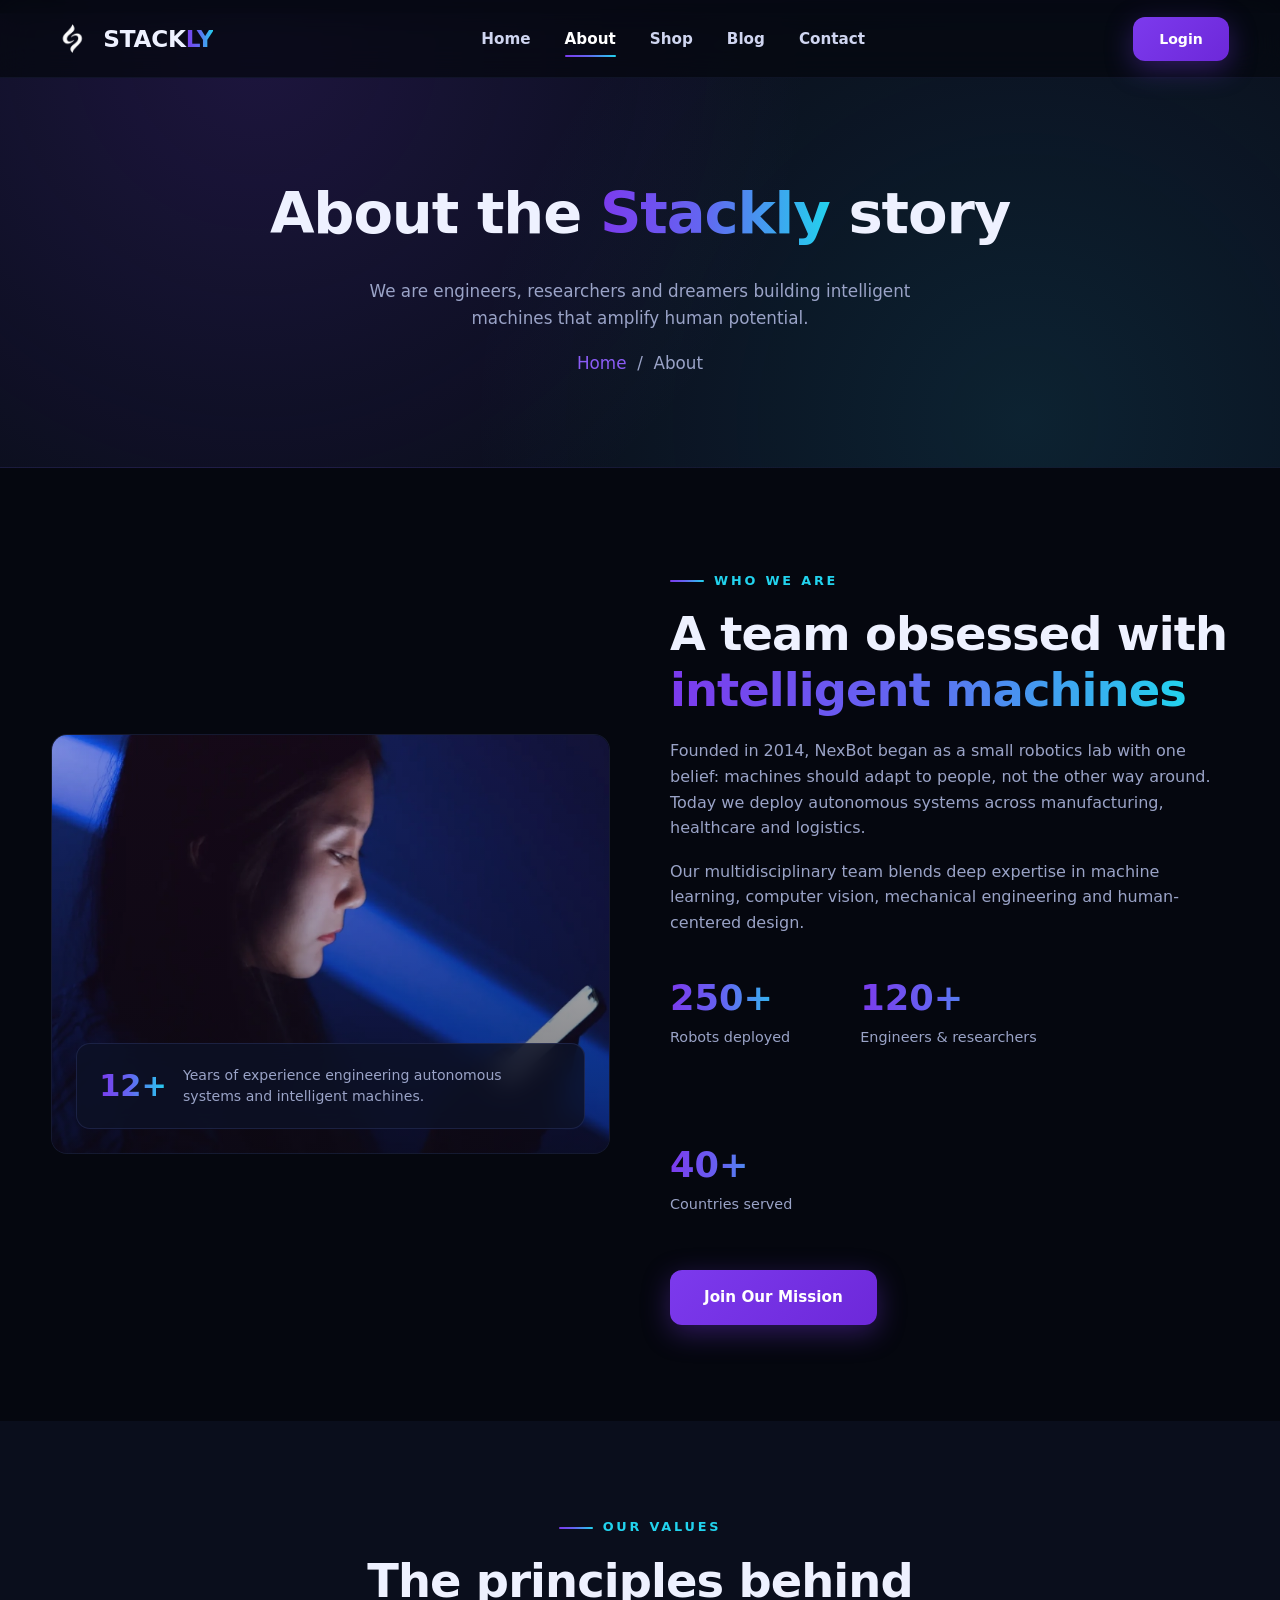
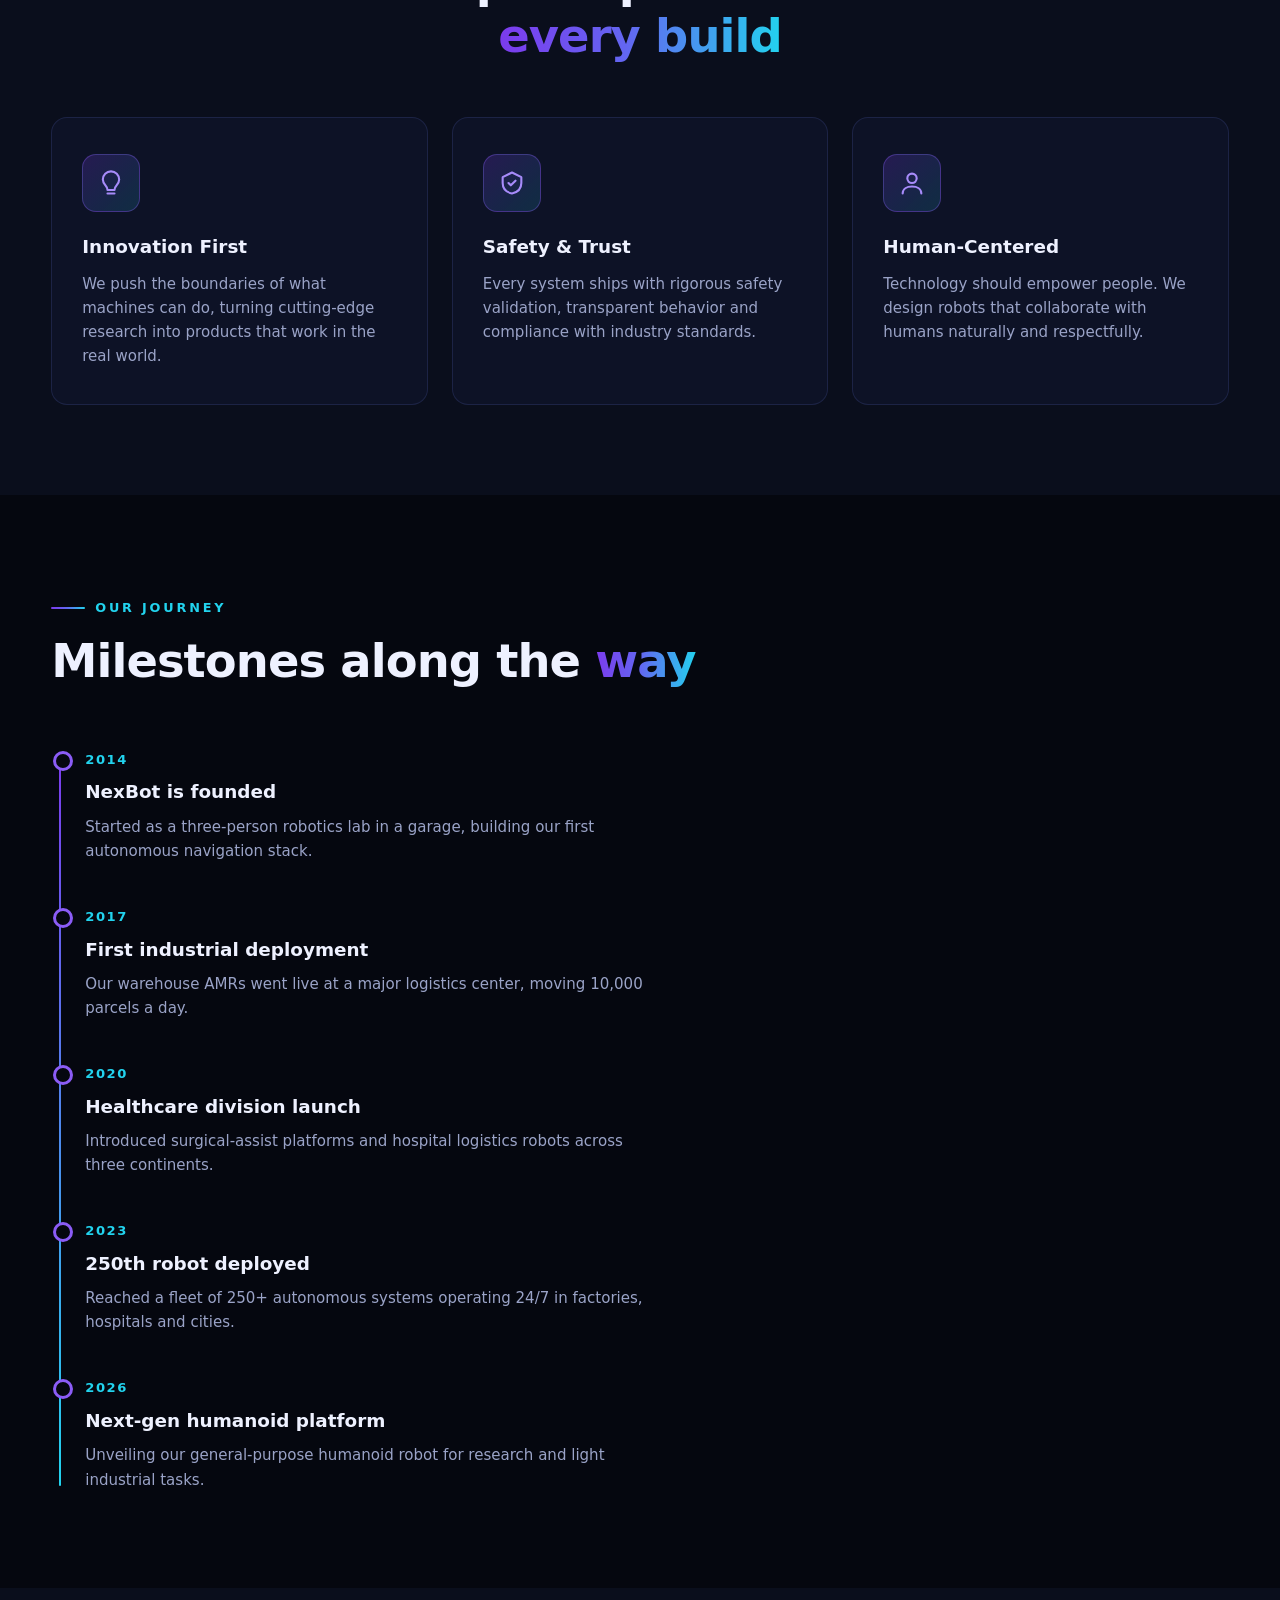
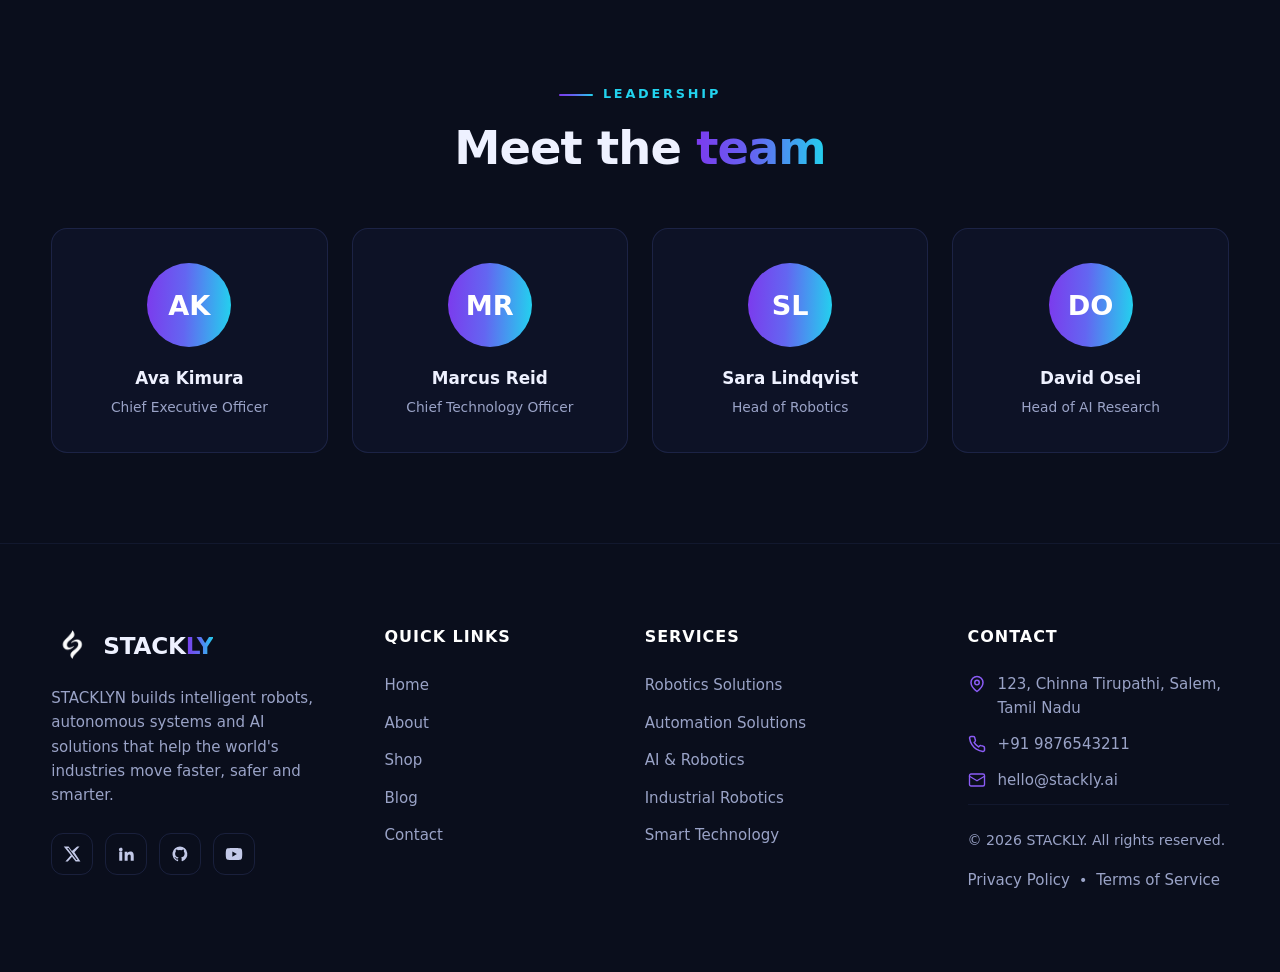
==== commit 009f6f79: "Add files via upload" ====
--- a/about.html
+++ b/about.html
@@ -167,7 +167,7 @@
         <h4>Contact</h4>
         <ul class="footer-contact">
           <li><svg viewBox="0 0 24 24" fill="none" stroke-width="2" stroke-linecap="round" stroke-linejoin="round"><path d="M20 10c0 6-8 12-8 12S4 16 4 10a8 8 0 1 1 16 0Z"/><circle cx="12" cy="10" r="3"/></svg>123, Chinna Tirupathi, Salem, Tamil Nadu</li>
-          <li><svg viewBox="0 0 24 24" fill="none" stroke-width="2" stroke-linecap="round" stroke-linejoin="round"><path d="M22 16.9v3a2 2 0 0 1-2.2 2 19.8 19.8 0 0 1-8.6-3.1 19.5 19.5 0 0 1-6-6A19.8 19.8 0 0 1 2.1 4.2 2 2 0 0 1 4.1 2h3a2 2 0 0 1 2 1.7c.1 1 .4 2 .7 2.8a2 2 0 0 1-.4 2.1L8.1 9.9a16 16 0 0 0 6 6l1.3-1.3a2 2 0 0 1 2.1-.4c.9.3 1.9.5 2.8.7a2 2 0 0 1 1.7 2Z"/></svg>+91 XXXXX XXXXX</li>
+          <li><svg viewBox="0 0 24 24" fill="none" stroke-width="2" stroke-linecap="round" stroke-linejoin="round"><path d="M22 16.9v3a2 2 0 0 1-2.2 2 19.8 19.8 0 0 1-8.6-3.1 19.5 19.5 0 0 1-6-6A19.8 19.8 0 0 1 2.1 4.2 2 2 0 0 1 4.1 2h3a2 2 0 0 1 2 1.7c.1 1 .4 2 .7 2.8a2 2 0 0 1-.4 2.1L8.1 9.9a16 16 0 0 0 6 6l1.3-1.3a2 2 0 0 1 2.1-.4c.9.3 1.9.5 2.8.7a2 2 0 0 1 1.7 2Z"/></svg>+91 9876543211</li>
        
 <li class="email-contact">
   <svg viewBox="0 0 24 24"
@@ -189,7 +189,7 @@
 </li>
 
     <div class="footer-bottom">
-      <span>&copy; 2026 STACKLYN. All rights reserved.</span>
+      <span>&copy; 2026 STACKLY. All rights reserved.</span>
       <span><a href="404.html">Privacy Policy</a> &nbsp;&bull;&nbsp; <a href="404.html">Terms of Service</a></span>
     </div>
   </div>
